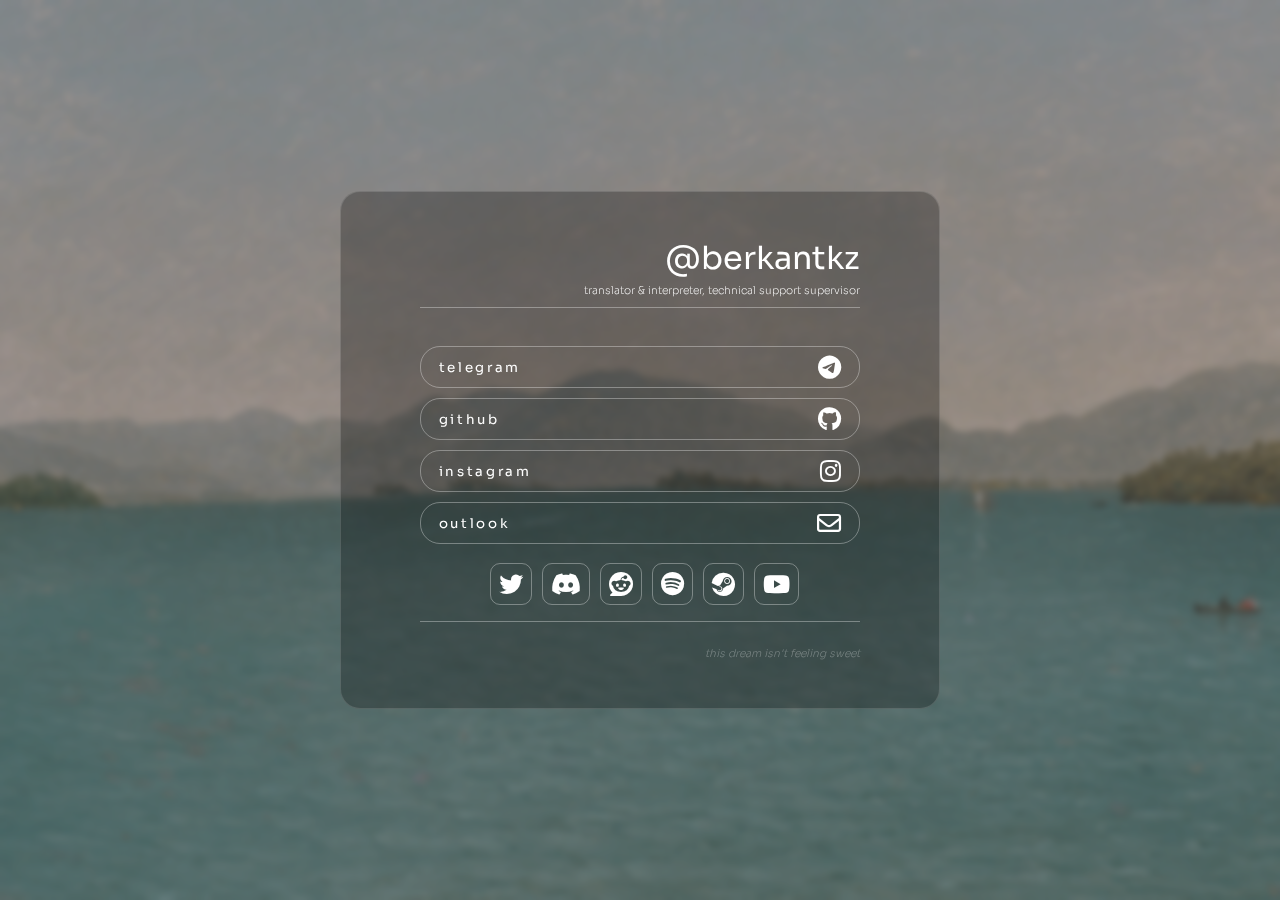
==== index.html @ 16b4d61f "add colors for each platform on hover" ====
<!DOCTYPE html>
<html lang="en">

<head>
    <meta charset="UTF-8">
    <meta http-equiv="X-UA-Compatible" content="IE=edge">
    <meta name="viewport" content="width=device-width, initial-scale=1.0">
    <title>berkantkz</title>

    <meta name="description" content="berkant" />

    <meta name="keywords" content="berkantkz, berkant, berkant korkmaz" />
    <meta name="author" content="berkantkz">

    <!--- og -->
    <meta property="og:title" content="berkantkz" />

    <meta property="og:description" name="description" content="berkant" />

    <meta property="og:type" content="portfolio" />
    <meta property="og:url" content="https://berkantkz.live" />
    <meta property="og:image" content="https://berkantkz.live/kz.png" />

    <!-- link -->
    <link rel="icon" href="/kz.png" type="image/gif" sizes="16x16 32x32" />
    <link rel="shortcut icon" href="/kz.png" type="image/x-icon" />

    <link rel="preconnect" href="https://fonts.googleapis.com">
    <link rel="preconnect" href="https://fonts.gstatic.com" crossorigin>
    <link href="https://fonts.googleapis.com/css2?family=Sora:wght@200;300;400;500;700&display=swap" rel="stylesheet">
    <link rel="stylesheet" href="https://cdnjs.cloudflare.com/ajax/libs/font-awesome/6.2.1/css/all.min.css">
    <link rel="stylesheet" href="berkantkz.css">

    <!-- Global site tag (gtag.js) - Google Analytics -->
    <script async src="https://www.googletagmanager.com/gtag/js?id=UA-117578942-3"></script>
    <script>
        window.dataLayer = window.dataLayer || [];

        function gtag() {
            dataLayer.push(arguments);
        }
        gtag('js', new Date());

        gtag('config', 'UA-117578942-3');
    </script>
    <script async src="https://pagead2.googlesyndication.com/pagead/js/adsbygoogle.js?client=ca-pub-2951689275458403"
        crossorigin="anonymous"></script>

</head>

<body>
    <main>
        <h1 id="title">@berkantkz</h1>
        <h6 id="description">translator & interpreter, technical support supervisor</h6>
        <span class="divider"></span>
        <ul class="main-links">
            <li class="social-wide telegram"><a href="https://t.me/berkantkz">telegram <i class="fa-brands fa-telegram"></i></a>
            </li>
            <li class="social-wide github"><a href="https://github.com/berkantkz">github <i
                        class="fa-brands fa-github"></i></a></li>
            <li class="social-wide instagram"><a href="https://instagram.com/berkantkz">instagram <i
                        class="fa-brands fa-instagram"></i></a></li>
            <li class="social-wide outlook"><a href="mailto:berkantkz@outlook.com">outlook <i
                        class="fa-regular fa-envelope"></i></a></li>
        </ul>
        <ul class="button-links">
            <li class="social-button twitter"><a href="https://twitter.com/berkantkz_"><i class="fa-brands fa-twitter"></i></a>
            </li>
            <li class="social-button discord"><a href="http://discordapp.com/users/402482939448918016"><i
                        class="fa-brands fa-discord"></i></a></li>
            <li class="social-button reddit"><a href="https://reddit.com/u/berkantkz"><i class="fa-brands fa-reddit"></i></a>
            </li>
            <li class="social-button spotify"><a href="https://open.spotify.com/user/11147238561?si=810374bed24d47a6"><i
                        class="fa-brands fa-spotify"></i></a></li>
            <li class="social-button steam"><a href="https://steamcommunity.com/id/lordehelpme"><i
                        class="fa-brands fa-steam"></i></a></li>
            <li class="social-button youtube"><a href="https://youtube.com/@berkantkz"><i class="fa-brands fa-youtube"></i></a>
            </li>
        </ul>
        <span class="divider"></span>
        <h6 class="outro">this dream isn't feeling sweet</h6>
    </main>
</body>

</html>
---- berkantkz.css ----
html, body {
    padding: 0;
    margin: 0;
    height: 100%;
    width: 100%;
    font-family: 'Sora', sans-serif;
}

* {
    user-select: none !important;
}

i {
    font-size: 18pt;
    font-weight: 200;
}

body {
    background-image: url(e1zRTOC.jpeg);
    background-position: center;
    background-repeat: no-repeat;
    background-size: cover;
    z-index: 1;
    align-items: center;
    display: flex;
    flex-direction: column;
    justify-content: center;
    backdrop-filter: blur(3px);
    overflow: hidden;
    position: relative;
    z-index: 2;
}

body::before {
    display: block;
    content: "";
    width: 100%;
    height: 100%;
    position: fixed;
    top: 0;
    left: 0;
    background-color: #49494970;
    z-index: 2;
}

.divider {
    position: relative;
    height: 1px;
    width: 80%;
    background-color: #fff5;
}

a {
    color: inherit;
    text-decoration: none;
    display: flex;
    justify-content: space-between;
    align-items: center;
}

main {
    padding: 2.5rem 1.5rem 1.5rem 1.5rem;
    display: flex;
    flex-direction: column;
    flex-grow: 0;
    flex-shrink: 0;
    justify-content: center;
    align-items: center;
    max-width: 100%;
    position: relative;
    /* background-image: linear-gradient(199deg, rgb(0, 70, 120) 0%, rgb(118, 0, 120) 100%); */
    background: #0004;
    background-position: 0% 0%;
    background-repeat: repeat;
    background-size: cover;
    width: 43%;
    z-index: 3;
    border: 1px solid #fff2;
    border-radius: 20px;
    color: #fff;
    text-align: right;
}

#title {
    margin: 10px 0 0 0;
    line-height: 1;
    width: 80%;
    font-weight: 400;
}

#description {
    width: 80%;
    margin: 10px;
    font-weight: 200;
}

.main-links {
    height: 100%;
    width: 80%;
    padding: .5rem;
    list-style-type: none;
    margin-bottom: 0;
}

.social-wide {
    border: 1.5px solid #fff5;
    border-radius: 20px;
    margin: 15px 0;
    margin-bottom: -5px;
    padding: .5rem;
    padding-right: 15px;
    text-align: left;
    text-indent: 10px;
    font-size: 10pt;
    letter-spacing: 2pt;
    cursor: pointer;
    align-items: center;
    transition: ease-in .15s;
}

.social-wide:hover {
    scale: 1.02;
    transition: ease-in .15s;
}

.button-links {
    list-style-type: none;
    display: flex;
    align-items: center;
    justify-content: center;
    padding: 0;
    margin-top: 5px;
    width: 80%;
    flex-wrap: wrap;
}

.social-button {
    margin-left: 10px;
    margin-top: 10px;
    border: 1px solid #fff5;
    border-radius: 10px;
    padding: 8px;
    cursor: pointer;
    transition: ease-in .15s;
}

.social-button:hover {
    scale: 1.05;
    transition: ease-in .15s;
}

.telegram:hover {
    background:#0088cc;
}

.github:hover {
    background:#171515;
}

.instagram:hover {
    background: radial-gradient(circle at 30% 107%, #fdf497c6 0%, #fdf497c6 5%, #fd5849c6 45%,#d6249ec6 60%,#2859ebc6 90%);
}

.outlook:hover {
    background:#00a2ed;
}

.twitter:hover {
    background:#00acee;
}

.discord:hover {
    background: #7289d9;
}

.reddit:hover {
    background:#ff4500;
}

.spotify:hover {
    background: #1DB954;
}

.steam:hover {
    background: #1b2838;
}

.youtube:hover {
    background:#FF0000;
}

.outro {
    font-style: italic;
    width: 80%;
    text-align: right;
    color: #fff5;
    font-weight: 200;
}

@media screen and (max-width: 700px) {
    main {
        width: 55%;
    }
}

@media screen and (max-width: 400px) {
    main {
        width: 80%;
    }
}
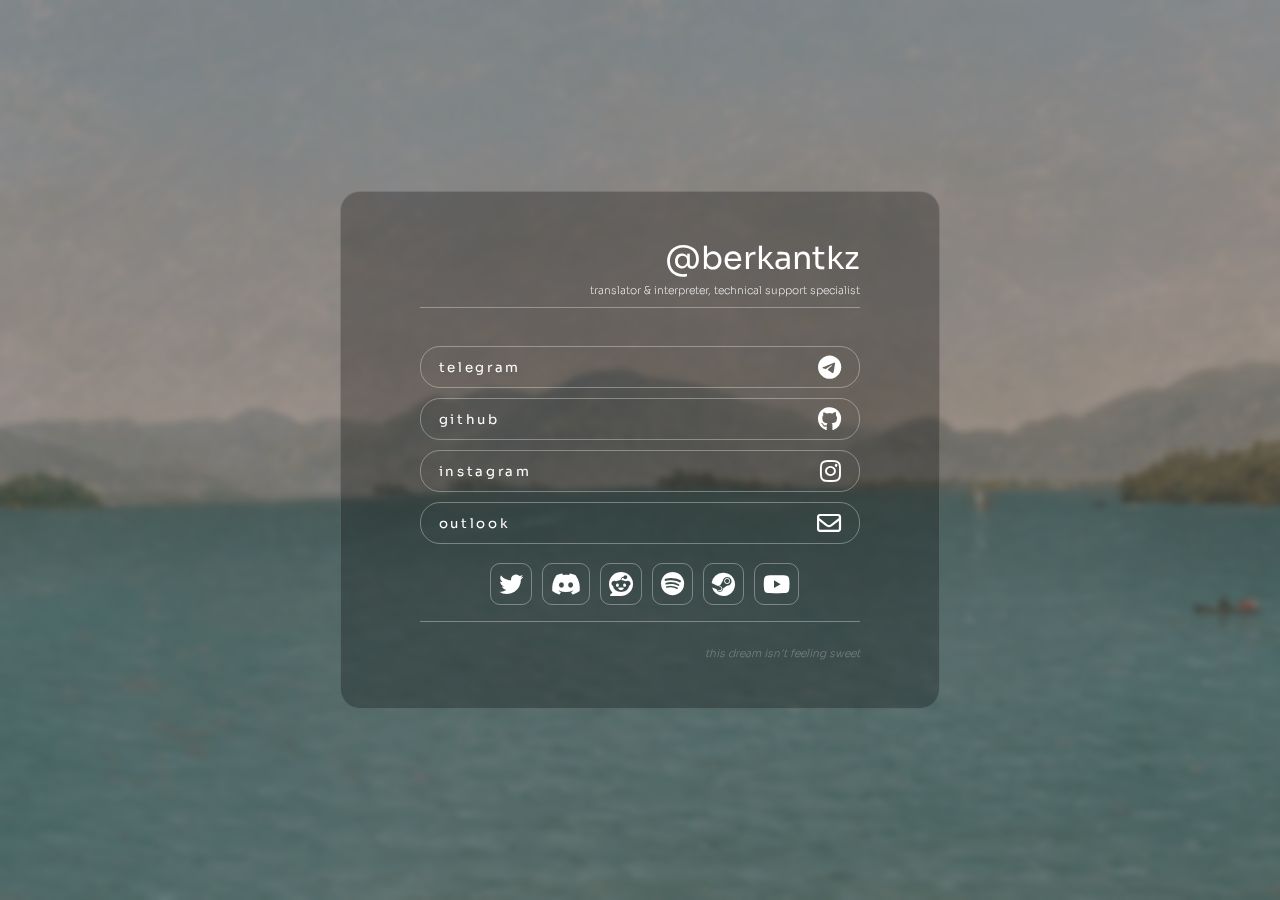
==== commit 274220f5: "update job title" ====
--- a/index.html
+++ b/index.html
@@ -51,7 +51,7 @@
 <body>
     <main>
         <h1 id="title">@berkantkz</h1>
-        <h6 id="description">translator & interpreter, technical support supervisor</h6>
+        <h6 id="description">translator & interpreter, technical support specialist</h6>
         <span class="divider"></span>
         <ul class="main-links">
             <li class="social-wide telegram"><a href="https://t.me/berkantkz">telegram <i class="fa-brands fa-telegram"></i></a>
@@ -82,4 +82,4 @@
     </main>
 </body>
 
-</html>+</html>
--- a/berkantkz.css
+++ b/berkantkz.css
@@ -200,6 +200,11 @@
 @media screen and (max-width: 700px) {
     main {
         width: 55%;
+        text-align: center;
+    }
+
+    .outro {
+        text-align: center;
     }
 }
 
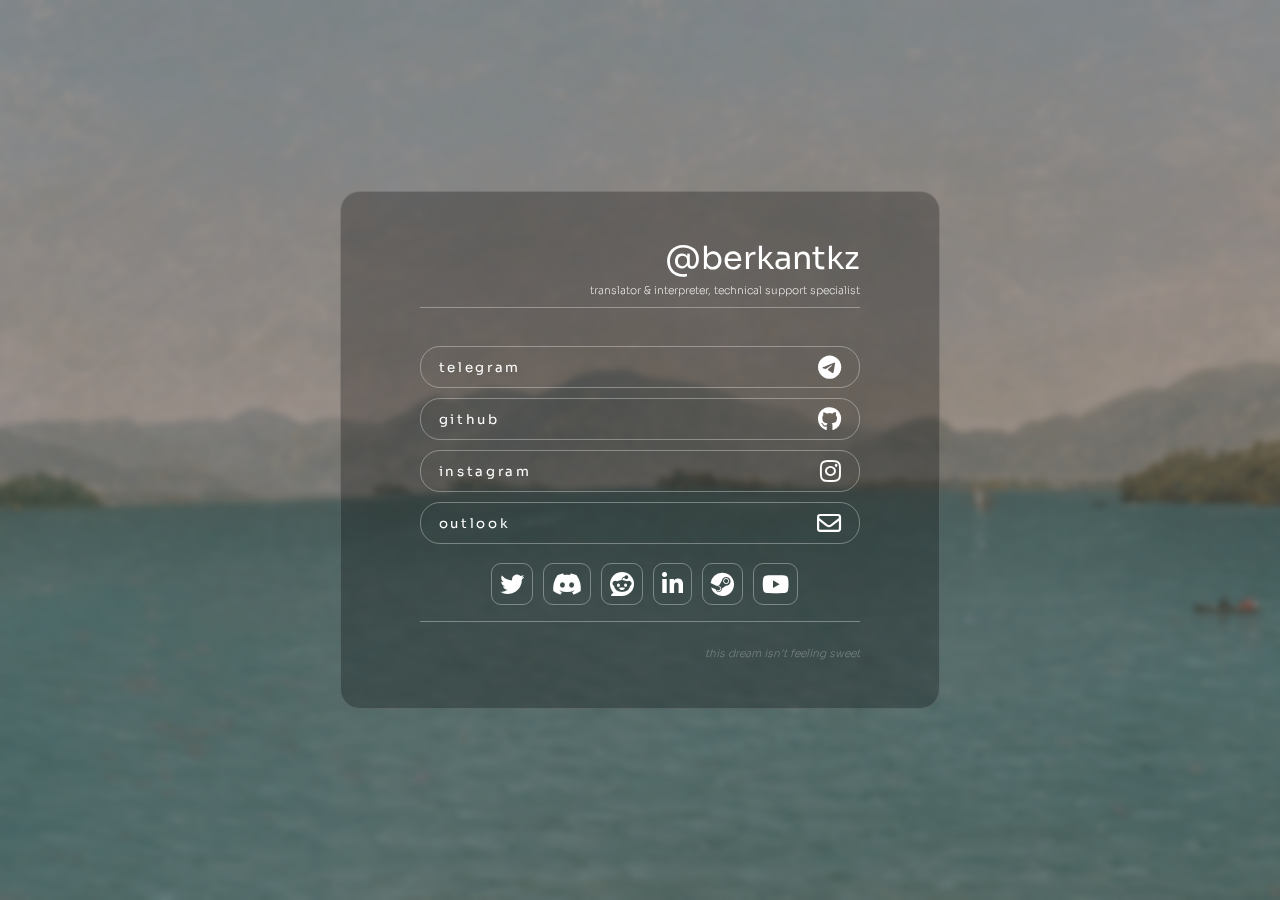
==== commit 9dcf3822: "replace spotify with linkedin" ====
--- a/index.html
+++ b/index.html
@@ -70,8 +70,8 @@
                         class="fa-brands fa-discord"></i></a></li>
             <li class="social-button reddit"><a href="https://reddit.com/u/berkantkz"><i class="fa-brands fa-reddit"></i></a>
             </li>
-            <li class="social-button spotify"><a href="https://open.spotify.com/user/11147238561?si=810374bed24d47a6"><i
-                        class="fa-brands fa-spotify"></i></a></li>
+            <li class="social-button linkedin"><a href="https://linkedin.com/in/berkantkz"><i
+                        class="fa-brands fa-linkedin-in"></i></a></li>
             <li class="social-button steam"><a href="https://steamcommunity.com/id/lordehelpme"><i
                         class="fa-brands fa-steam"></i></a></li>
             <li class="social-button youtube"><a href="https://youtube.com/@berkantkz"><i class="fa-brands fa-youtube"></i></a>
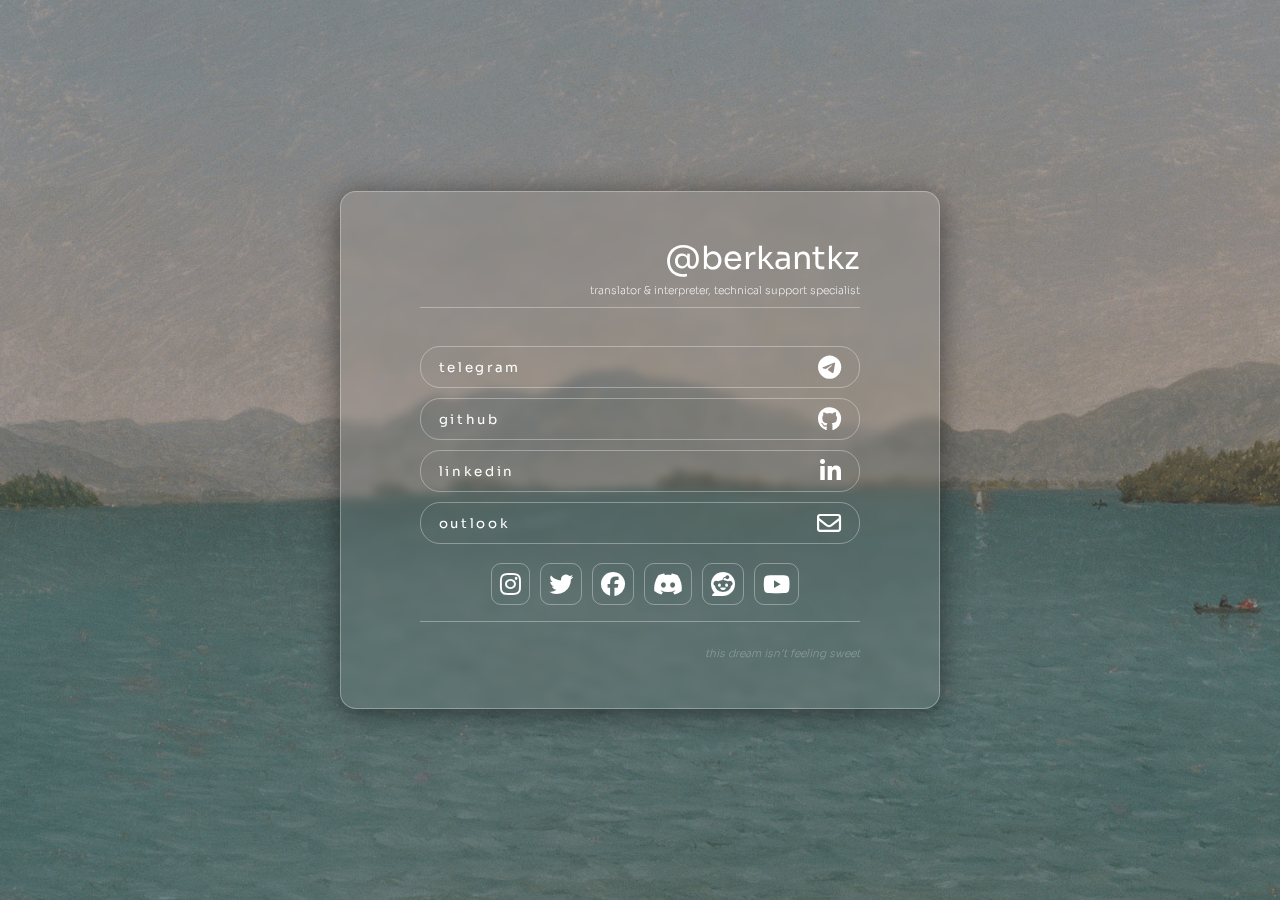
==== commit 37754e67: "housekeeping" ====
--- a/index.html
+++ b/index.html
@@ -18,21 +18,21 @@
     <meta property="og:description" name="description" content="berkant" />
 
     <meta property="og:type" content="portfolio" />
-    <meta property="og:url" content="https://berkantkz.live" />
-    <meta property="og:image" content="https://berkantkz.live/kz.png" />
+    <meta property="og:url" content="https://berkantkz.com" />
+    <meta property="og:image" content="https://berkantkz.com/img/kz.png" />
 
     <!-- link -->
-    <link rel="icon" href="/kz.png" type="image/gif" sizes="16x16 32x32" />
-    <link rel="shortcut icon" href="/kz.png" type="image/x-icon" />
+    <link rel="icon" href="/img/kz.png" type="image/gif" sizes="16x16 32x32" />
+    <link rel="shortcut icon" href="/img/kz.png" type="image/x-icon" />
 
     <link rel="preconnect" href="https://fonts.googleapis.com">
     <link rel="preconnect" href="https://fonts.gstatic.com" crossorigin>
     <link href="https://fonts.googleapis.com/css2?family=Sora:wght@200;300;400;500;700&display=swap" rel="stylesheet">
     <link rel="stylesheet" href="https://cdnjs.cloudflare.com/ajax/libs/font-awesome/6.2.1/css/all.min.css">
-    <link rel="stylesheet" href="berkantkz.css">
+    <link rel="stylesheet" href="/css/berkantkz.css">
 
     <!-- Global site tag (gtag.js) - Google Analytics -->
-    <script async src="https://www.googletagmanager.com/gtag/js?id=UA-117578942-3"></script>
+    <script async src="https://www.googletagmanager.com/gtag/js?id=UA-117578942-3" type="text/javascript"></script>
     <script>
         window.dataLayer = window.dataLayer || [];
 
@@ -44,7 +44,7 @@
         gtag('config', 'UA-117578942-3');
     </script>
     <script async src="https://pagead2.googlesyndication.com/pagead/js/adsbygoogle.js?client=ca-pub-2951689275458403"
-        crossorigin="anonymous"></script>
+        crossorigin="anonymous" type="text/javascript"></script>
 
 </head>
 
@@ -54,27 +54,31 @@
         <h6 id="description">translator & interpreter, technical support specialist</h6>
         <span class="divider"></span>
         <ul class="main-links">
-            <li class="social-wide telegram"><a href="https://t.me/berkantkz">telegram <i class="fa-brands fa-telegram"></i></a>
+            <li class="social-wide telegram"><a href="https://t.me/berkantkz" title="telegram">telegram <i
+                        class="fa-brands fa-telegram"></i></a>
             </li>
-            <li class="social-wide github"><a href="https://github.com/berkantkz">github <i
+            <li class="social-wide github"><a href="https://github.com/berkantkz" title="github">github <i
                         class="fa-brands fa-github"></i></a></li>
-            <li class="social-wide instagram"><a href="https://instagram.com/berkantkz">instagram <i
-                        class="fa-brands fa-instagram"></i></a></li>
-            <li class="social-wide outlook"><a href="mailto:berkantkz@outlook.com">outlook <i
+            <li class="social-wide linkedin"><a href="https://linkedin.com/in/berkantkz" title="linkedin">linkedin <i
+                        class="fa-brands fa-linkedin-in"></i></a></li>
+            <li class="social-wide outlook"><a href="mailto:berkantkz@outlook.com" title="mail">outlook <i
                         class="fa-regular fa-envelope"></i></a></li>
         </ul>
         <ul class="button-links">
-            <li class="social-button twitter"><a href="https://twitter.com/berkantkz_"><i class="fa-brands fa-twitter"></i></a>
+            <li class="social-button instagram"><a href="https://instagram.com/berkantkz" title="instagram"><i
+                        class="fa-brands fa-instagram"></i></a></li>
+            <li class="social-button twitter"><a href="https://twitter.com/berkantkz_" title="twitter"><i
+                        class="fa-brands fa-twitter"></i></a>
             </li>
-            <li class="social-button discord"><a href="http://discordapp.com/users/402482939448918016"><i
-                        class="fa-brands fa-discord"></i></a></li>
-            <li class="social-button reddit"><a href="https://reddit.com/u/berkantkz"><i class="fa-brands fa-reddit"></i></a>
+            <li class="social-button facebook"><a href="https://facebook.com/berkantkz" title="facebook"><i
+                        class="fa-brands fa-facebook"></i></a></li>
+            <li class="social-button discord"><a href="http://discordapp.com/users/402482939448918016"
+                    title="discord"><i class="fa-brands fa-discord"></i></a></li>
+            <li class="social-button reddit"><a href="https://reddit.com/u/berkantkz" title="reddit"><i
+                        class="fa-brands fa-reddit"></i></a>
             </li>
-            <li class="social-button linkedin"><a href="https://linkedin.com/in/berkantkz"><i
-                        class="fa-brands fa-linkedin-in"></i></a></li>
-            <li class="social-button steam"><a href="https://steamcommunity.com/id/lordehelpme"><i
-                        class="fa-brands fa-steam"></i></a></li>
-            <li class="social-button youtube"><a href="https://youtube.com/@berkantkz"><i class="fa-brands fa-youtube"></i></a>
+            <li class="social-button youtube"><a href="https://youtube.com/@berkantkz" title="youtube"><i
+                        class="fa-brands fa-youtube"></i></a>
             </li>
         </ul>
         <span class="divider"></span>
@@ -82,4 +86,4 @@
     </main>
 </body>
 
-</html>
+</html>--- a/css/berkantkz.css
+++ b/css/berkantkz.css
@@ -0,0 +1,223 @@
+html, body {
+    padding: 0;
+    margin: 0;
+    height: 100%;
+    width: 100%;
+    font-family: 'Sora', sans-serif;
+}
+
+* {
+    -webkit-user-select: none !important;
+    user-select: none !important;
+    -webkit-user-drag: none !important;
+}
+
+i {
+    font-size: 18pt;
+    font-weight: 200;
+}
+
+body {
+    background-image: url(/img/e1zRTOC.jpeg);
+    background-position: center;
+    background-repeat: no-repeat;
+    background-size: cover;
+    z-index: 1;
+    align-items: center;
+    display: flex;
+    flex-direction: column;
+    justify-content: center;
+    overflow: hidden;
+    position: relative;
+    z-index: 2;
+}
+
+body::before {
+    display: block;
+    content: "";
+    width: 100%;
+    height: 100%;
+    position: fixed;
+    top: 0;
+    left: 0;
+    background-color: #49494970;
+    z-index: 2;
+}
+
+.divider {
+    position: relative;
+    height: 1px;
+    width: 80%;
+    background-color: #fff5;
+}
+
+a {
+    color: inherit;
+    text-decoration: none;
+    display: flex;
+    justify-content: space-between;
+    align-items: center;
+}
+
+main {
+    padding: 2.5rem 1.5rem 1.5rem 1.5rem;
+    display: flex;
+    flex-direction: column;
+    flex-grow: 0;
+    flex-shrink: 0;
+    justify-content: center;
+    align-items: center;
+    max-width: 100%;
+    position: relative;
+    /* background-image: linear-gradient(199deg, rgb(0, 70, 120) 0%, rgb(118, 0, 120) 100%); */
+    /* background: rgba(139, 139, 139, 0.067);
+    backdrop-filter: blur(3px);
+    -webkit-backdrop-filter: blur( 3px );
+    background-position: 0% 0%;
+    background-repeat: repeat;
+    background-size: cover;
+    border: 1px solid #fff2;
+    border-radius: 20px;
+    box-shadow: 0 0 50px 0px rgb(48, 48, 48); */
+    width: 43%;
+    z-index: 3;
+    color: #fff;
+    text-align: right;
+    background: rgba(255, 255, 255, 0.05);
+    border-radius: 16px;
+    box-shadow: 0 4px 30px rgba(0, 0, 0, 0.5);
+    -webkit-backdrop-filter: blur(5px);
+    backdrop-filter: blur(5px);
+    border: 1px solid rgba(255, 255, 255, 0.3);
+}
+
+#title {
+    margin: 10px 0 0 0;
+    line-height: 1;
+    width: 80%;
+    font-weight: 400;
+}
+
+#description {
+    width: 80%;
+    margin: 10px;
+    font-weight: 200;
+}
+
+.main-links {
+    height: 100%;
+    width: 80%;
+    padding: .5rem;
+    list-style-type: none;
+    margin-bottom: 0;
+}
+
+.social-wide {
+    border: 1.5px solid #fff5;
+    border-radius: 20px;
+    margin: 15px 0;
+    margin-bottom: -5px;
+    padding: .5rem;
+    padding-right: 15px;
+    text-align: left;
+    text-indent: 10px;
+    font-size: 10pt;
+    letter-spacing: 2pt;
+    cursor: pointer;
+    align-items: center;
+    transition: ease-in .1s;
+}
+
+.social-wide:hover {
+    transition: ease-in .1s;
+}
+
+.button-links {
+    list-style-type: none;
+    display: flex;
+    align-items: center;
+    justify-content: center;
+    padding: 0;
+    margin-top: 5px;
+    width: 80%;
+    flex-wrap: wrap;
+}
+
+.social-button {
+    margin-left: 10px;
+    margin-top: 10px;
+    border: 1px solid #fff5;
+    border-radius: 10px;
+    padding: 8px;
+    cursor: pointer;
+    transition: ease-in .1s;
+}
+
+.social-button:hover {
+    transition: ease-in .1s;
+}
+
+.telegram:hover {
+    background:#0088cc;
+}
+
+.github:hover {
+    background:#171515;
+}
+
+.instagram:hover {
+    background: radial-gradient(circle at 30% 107%, #fdf497c6 0%, #fdf497c6 5%, #fd5849c6 45%,#d6249ec6 60%,#2859ebc6 90%);
+}
+
+.facebook:hover {
+    background:#0866ff;
+}
+
+.outlook:hover {
+    background:#00a2ed;
+}
+
+.twitter:hover {
+    background:#00acee;
+}
+
+.discord:hover {
+    background: #7289d9;
+}
+
+.reddit:hover {
+    background:#ff4500;
+}
+
+.linkedin:hover {
+    background: #0075b4;
+}
+
+.youtube:hover {
+    background:#FF0000;
+}
+
+.outro {
+    font-style: italic;
+    width: 80%;
+    text-align: right;
+    color: #fff5;
+    font-weight: 200;
+}
+
+@media screen and (max-width: 700px) {
+    main {
+        width: 55%;
+        text-align: center;
+    }
+
+    .outro {
+        text-align: center;
+    }
+}
+
+@media screen and (max-width: 400px) {
+    main {
+        width: 80%;
+    }
+}
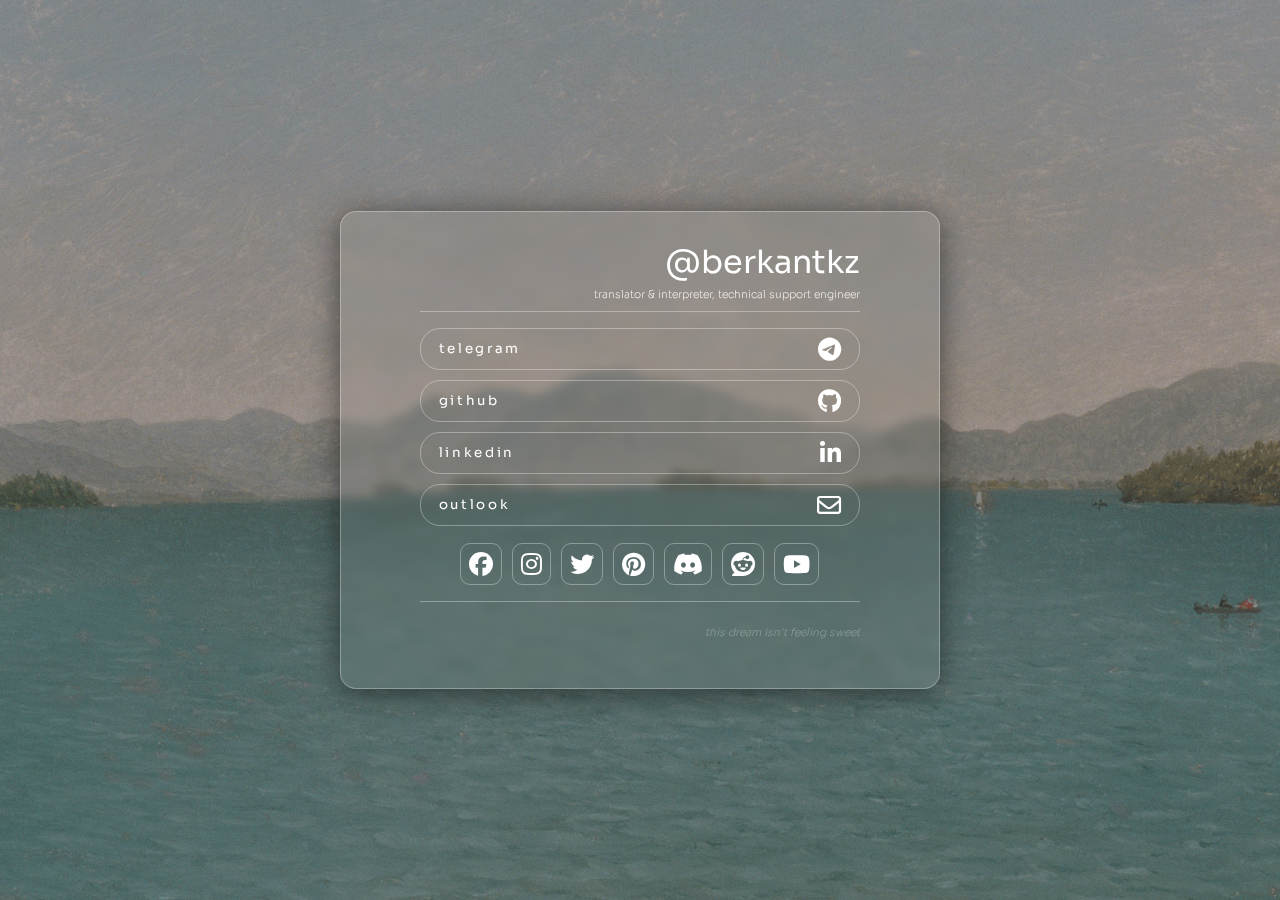
==== commit e84ccb2c: "yenilikler" ====
--- a/index.html
+++ b/index.html
@@ -2,88 +2,94 @@
 <html lang="en">
 
 <head>
-    <meta charset="UTF-8">
-    <meta http-equiv="X-UA-Compatible" content="IE=edge">
-    <meta name="viewport" content="width=device-width, initial-scale=1.0">
-    <title>berkantkz</title>
+        <meta charset="UTF-8">
+        <meta http-equiv="X-UA-Compatible" content="IE=edge">
+        <meta name="viewport" content="width=device-width, initial-scale=1.0">
+        <title>berkantkz</title>
 
-    <meta name="description" content="berkant" />
+        <meta name="description" content="berkant" />
 
-    <meta name="keywords" content="berkantkz, berkant, berkant korkmaz" />
-    <meta name="author" content="berkantkz">
+        <meta name="keywords" content="berkantkz, berkant, berkant korkmaz" />
+        <meta name="author" content="berkantkz">
 
-    <!--- og -->
-    <meta property="og:title" content="berkantkz" />
+        <!--- og -->
+        <meta property="og:title" content="berkantkz" />
 
-    <meta property="og:description" name="description" content="berkant" />
+        <meta property="og:description" name="description" content="berkant" />
 
-    <meta property="og:type" content="portfolio" />
-    <meta property="og:url" content="https://berkantkz.com" />
-    <meta property="og:image" content="https://berkantkz.com/img/kz.png" />
+        <meta property="og:type" content="portfolio" />
+        <meta property="og:url" content="https://berkantkz.com" />
+        <meta property="og:image" content="https://berkantkz.com/img/kz.png" />
 
-    <!-- link -->
-    <link rel="icon" href="/img/kz.png" type="image/gif" sizes="16x16 32x32" />
-    <link rel="shortcut icon" href="/img/kz.png" type="image/x-icon" />
+        <!-- link -->
+        <link rel="icon" href="/img/kz.png" type="image/gif" sizes="16x16 32x32" />
+        <link rel="shortcut icon" href="/img/kz.png" type="image/x-icon" />
 
-    <link rel="preconnect" href="https://fonts.googleapis.com">
-    <link rel="preconnect" href="https://fonts.gstatic.com" crossorigin>
-    <link href="https://fonts.googleapis.com/css2?family=Sora:wght@200;300;400;500;700&display=swap" rel="stylesheet">
-    <link rel="stylesheet" href="https://cdnjs.cloudflare.com/ajax/libs/font-awesome/6.2.1/css/all.min.css">
-    <link rel="stylesheet" href="/css/berkantkz.css">
+        <link rel="preconnect" href="https://fonts.googleapis.com">
+        <link rel="preconnect" href="https://fonts.gstatic.com" crossorigin>
+        <link href="https://fonts.googleapis.com/css2?family=Sora:wght@200;300;400;500;700&display=swap"
+                rel="stylesheet">
+        <link rel="stylesheet" href="https://cdnjs.cloudflare.com/ajax/libs/font-awesome/6.2.1/css/all.min.css">
+        <link rel="stylesheet" href="/css/berkantkz.css">
 
-    <!-- Global site tag (gtag.js) - Google Analytics -->
-    <script async src="https://www.googletagmanager.com/gtag/js?id=UA-117578942-3" type="text/javascript"></script>
-    <script>
-        window.dataLayer = window.dataLayer || [];
+        <!-- Global site tag (gtag.js) - Google Analytics -->
+        <script async src="https://www.googletagmanager.com/gtag/js?id=UA-117578942-3" type="text/javascript"></script>
+        <script>
+                window.dataLayer = window.dataLayer || [];
 
-        function gtag() {
-            dataLayer.push(arguments);
-        }
-        gtag('js', new Date());
+                function gtag() {
+                        dataLayer.push(arguments);
+                }
+                gtag('js', new Date());
 
-        gtag('config', 'UA-117578942-3');
-    </script>
-    <script async src="https://pagead2.googlesyndication.com/pagead/js/adsbygoogle.js?client=ca-pub-2951689275458403"
-        crossorigin="anonymous" type="text/javascript"></script>
+                gtag('config', 'UA-117578942-3');
+        </script>
+        <script async
+                src="https://pagead2.googlesyndication.com/pagead/js/adsbygoogle.js?client=ca-pub-2951689275458403"
+                crossorigin="anonymous" type="text/javascript"></script>
 
 </head>
 
 <body>
-    <main>
-        <h1 id="title">@berkantkz</h1>
-        <h6 id="description">translator & interpreter, technical support specialist</h6>
-        <span class="divider"></span>
-        <ul class="main-links">
-            <li class="social-wide telegram"><a href="https://t.me/berkantkz" title="telegram">telegram <i
-                        class="fa-brands fa-telegram"></i></a>
-            </li>
-            <li class="social-wide github"><a href="https://github.com/berkantkz" title="github">github <i
-                        class="fa-brands fa-github"></i></a></li>
-            <li class="social-wide linkedin"><a href="https://linkedin.com/in/berkantkz" title="linkedin">linkedin <i
-                        class="fa-brands fa-linkedin-in"></i></a></li>
-            <li class="social-wide outlook"><a href="mailto:berkantkz@outlook.com" title="mail">outlook <i
-                        class="fa-regular fa-envelope"></i></a></li>
-        </ul>
-        <ul class="button-links">
-            <li class="social-button instagram"><a href="https://instagram.com/berkantkz" title="instagram"><i
-                        class="fa-brands fa-instagram"></i></a></li>
-            <li class="social-button twitter"><a href="https://twitter.com/berkantkz_" title="twitter"><i
-                        class="fa-brands fa-twitter"></i></a>
-            </li>
-            <li class="social-button facebook"><a href="https://facebook.com/berkantkz" title="facebook"><i
-                        class="fa-brands fa-facebook"></i></a></li>
-            <li class="social-button discord"><a href="http://discordapp.com/users/402482939448918016"
-                    title="discord"><i class="fa-brands fa-discord"></i></a></li>
-            <li class="social-button reddit"><a href="https://reddit.com/u/berkantkz" title="reddit"><i
-                        class="fa-brands fa-reddit"></i></a>
-            </li>
-            <li class="social-button youtube"><a href="https://youtube.com/@berkantkz" title="youtube"><i
-                        class="fa-brands fa-youtube"></i></a>
-            </li>
-        </ul>
-        <span class="divider"></span>
-        <h6 class="outro">this dream isn't feeling sweet</h6>
-    </main>
+        <main>
+                <h1 id="title">@berkantkz</h1>
+                <h6 id="description">translator & interpreter, technical support engineer</h6>
+                <span class="divider"></span>
+                <ul class="main-links">
+                        <li class="social-wide telegram"><a href="https://t.me/berkantkz" target="_blank"
+                                        title="telegram">telegram
+                                        <i class="fa-brands fa-telegram"></i></a>
+                        </li>
+                        <li class="social-wide github"><a href="https://github.com/berkantkz" target="_blank"
+                                        title="github">github
+                                        <i class="fa-brands fa-github"></i></a></li>
+                        <li class="social-wide linkedin"><a href="https://linkedin.com/in/berkantkz" target="_blank"
+                                        title="linkedin">linkedin <i class="fa-brands fa-linkedin-in"></i></a></li>
+                        <li class="social-wide outlook"><a href="mailto:berkantkz@outlook.com" title="mail">outlook
+                                        <i class="fa-regular fa-envelope"></i></a></li>
+                </ul>
+                <ul class="button-links">
+                        <li class="social-button facebook"><a href="https://facebook.com/berkantkz" target="_blank"
+                                        title="facebook"><i class="fa-brands fa-facebook"></i></a></li>
+                        <li class="social-button instagram"><a href="https://instagram.com/berkantkz" target="_blank"
+                                        title="instagram"><i class="fa-brands fa-instagram"></i></a></li>
+                        <li class="social-button twitter"><a href="https://twitter.com/berkantkz_" target="_blank"
+                                        title="twitter"><i class="fa-brands fa-twitter"></i></a>
+                        </li>
+                        <li class="social-button pinterest"><a href="https://pinterest.com/berkantkz/" target="_blank"
+                                        title="pinterest"><i class="fa-brands fa-pinterest"></i></a></li>
+                        <li class="social-button discord"><a href="http://discordapp.com/users/402482939448918016"
+                                        target="_blank" title="discord"><i class="fa-brands fa-discord"></i></a></li>
+                        <li class="social-button reddit"><a href="https://reddit.com/u/berkantkz" target="_blank"
+                                        title="reddit"><i class="fa-brands fa-reddit"></i></a>
+                        </li>
+                        <li class="social-button youtube"><a href="https://youtube.com/@berkantkz" target="_blank"
+                                        title="youtube"><i class="fa-brands fa-youtube"></i></a>
+                        </li>
+                </ul>
+                <span class="divider"></span>
+                <h6 class="outro">this dream isn't feeling sweet</h6>
+        </main>
 </body>
 
 </html>--- a/css/berkantkz.css
+++ b/css/berkantkz.css
@@ -22,7 +22,6 @@
     background-position: center;
     background-repeat: no-repeat;
     background-size: cover;
-    z-index: 1;
     align-items: center;
     display: flex;
     flex-direction: column;
@@ -60,7 +59,7 @@
 }
 
 main {
-    padding: 2.5rem 1.5rem 1.5rem 1.5rem;
+    padding: 1.5rem;
     display: flex;
     flex-direction: column;
     flex-grow: 0;
@@ -105,9 +104,12 @@
 }
 
 .main-links {
+    display: flex;
+    flex-direction: column;
+    gap: 10px;
     height: 100%;
     width: 80%;
-    padding: .5rem;
+    padding-inline: 0;
     list-style-type: none;
     margin-bottom: 0;
 }
@@ -115,8 +117,6 @@
 .social-wide {
     border: 1.5px solid #fff5;
     border-radius: 20px;
-    margin: 15px 0;
-    margin-bottom: -5px;
     padding: .5rem;
     padding-right: 15px;
     text-align: left;
@@ -124,28 +124,25 @@
     font-size: 10pt;
     letter-spacing: 2pt;
     cursor: pointer;
-    align-items: center;
     transition: ease-in .1s;
 }
 
 .social-wide:hover {
-    transition: ease-in .1s;
+    transition: ease-in .15s;
 }
 
 .button-links {
     list-style-type: none;
     display: flex;
+    gap: 10px;
     align-items: center;
     justify-content: center;
     padding: 0;
-    margin-top: 5px;
     width: 80%;
     flex-wrap: wrap;
 }
 
 .social-button {
-    margin-left: 10px;
-    margin-top: 10px;
     border: 1px solid #fff5;
     border-radius: 10px;
     padding: 8px;
@@ -154,7 +151,7 @@
 }
 
 .social-button:hover {
-    transition: ease-in .1s;
+    transition: ease-in .15s;
 }
 
 .telegram:hover {
@@ -166,11 +163,15 @@
 }
 
 .instagram:hover {
-    background: radial-gradient(circle at 30% 107%, #fdf497c6 0%, #fdf497c6 5%, #fd5849c6 45%,#d6249ec6 60%,#2859ebc6 90%);
+    background: #d6249ec6;
 }
 
 .facebook:hover {
     background:#0866ff;
+}
+
+.pinterest:hover {
+    background: #e60023;
 }
 
 .outlook:hover {
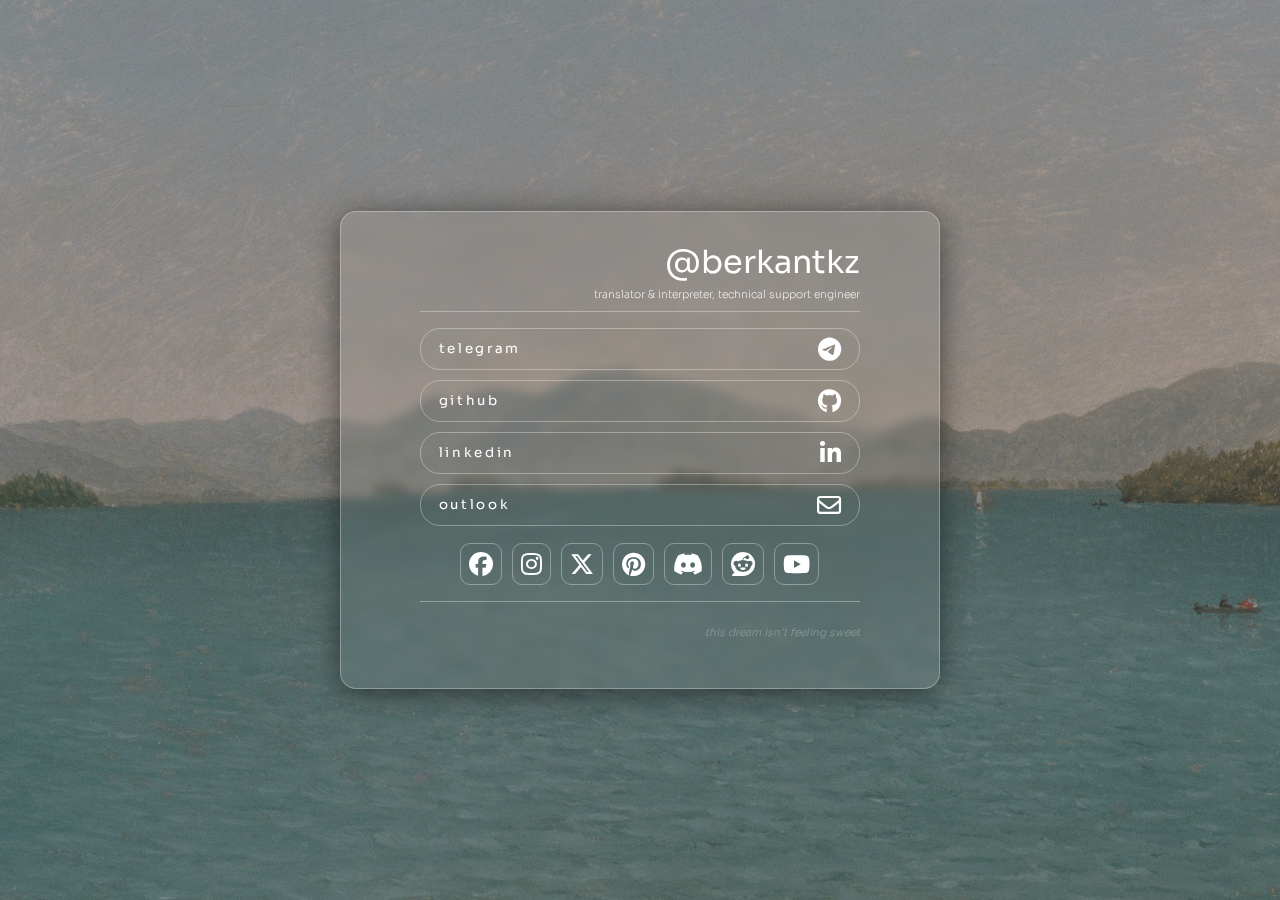
==== commit 9eb0ee63: "update fa libs and rebrand twitter to x" ====
--- a/index.html
+++ b/index.html
@@ -29,7 +29,7 @@
         <link rel="preconnect" href="https://fonts.gstatic.com" crossorigin>
         <link href="https://fonts.googleapis.com/css2?family=Sora:wght@200;300;400;500;700&display=swap"
                 rel="stylesheet">
-        <link rel="stylesheet" href="https://cdnjs.cloudflare.com/ajax/libs/font-awesome/6.2.1/css/all.min.css">
+        <link rel="stylesheet" href="https://cdnjs.cloudflare.com/ajax/libs/font-awesome/6.5.2/css/all.min.css">
         <link rel="stylesheet" href="/css/berkantkz.css">
 
         <!-- Global site tag (gtag.js) - Google Analytics -->
@@ -73,8 +73,8 @@
                                         title="facebook"><i class="fa-brands fa-facebook"></i></a></li>
                         <li class="social-button instagram"><a href="https://instagram.com/berkantkz" target="_blank"
                                         title="instagram"><i class="fa-brands fa-instagram"></i></a></li>
-                        <li class="social-button twitter"><a href="https://twitter.com/berkantkz_" target="_blank"
-                                        title="twitter"><i class="fa-brands fa-twitter"></i></a>
+                        <li class="social-button x"><a href="https://x.com/berkantkz_" target="_blank"
+                                        title="x"><i class="fa-brands fa-x-twitter"></i></a>
                         </li>
                         <li class="social-button pinterest"><a href="https://pinterest.com/berkantkz/" target="_blank"
                                         title="pinterest"><i class="fa-brands fa-pinterest"></i></a></li>
--- a/css/berkantkz.css
+++ b/css/berkantkz.css
@@ -178,8 +178,8 @@
     background:#00a2ed;
 }
 
-.twitter:hover {
-    background:#00acee;
+.x:hover {
+    background:#000;
 }
 
 .discord:hover {
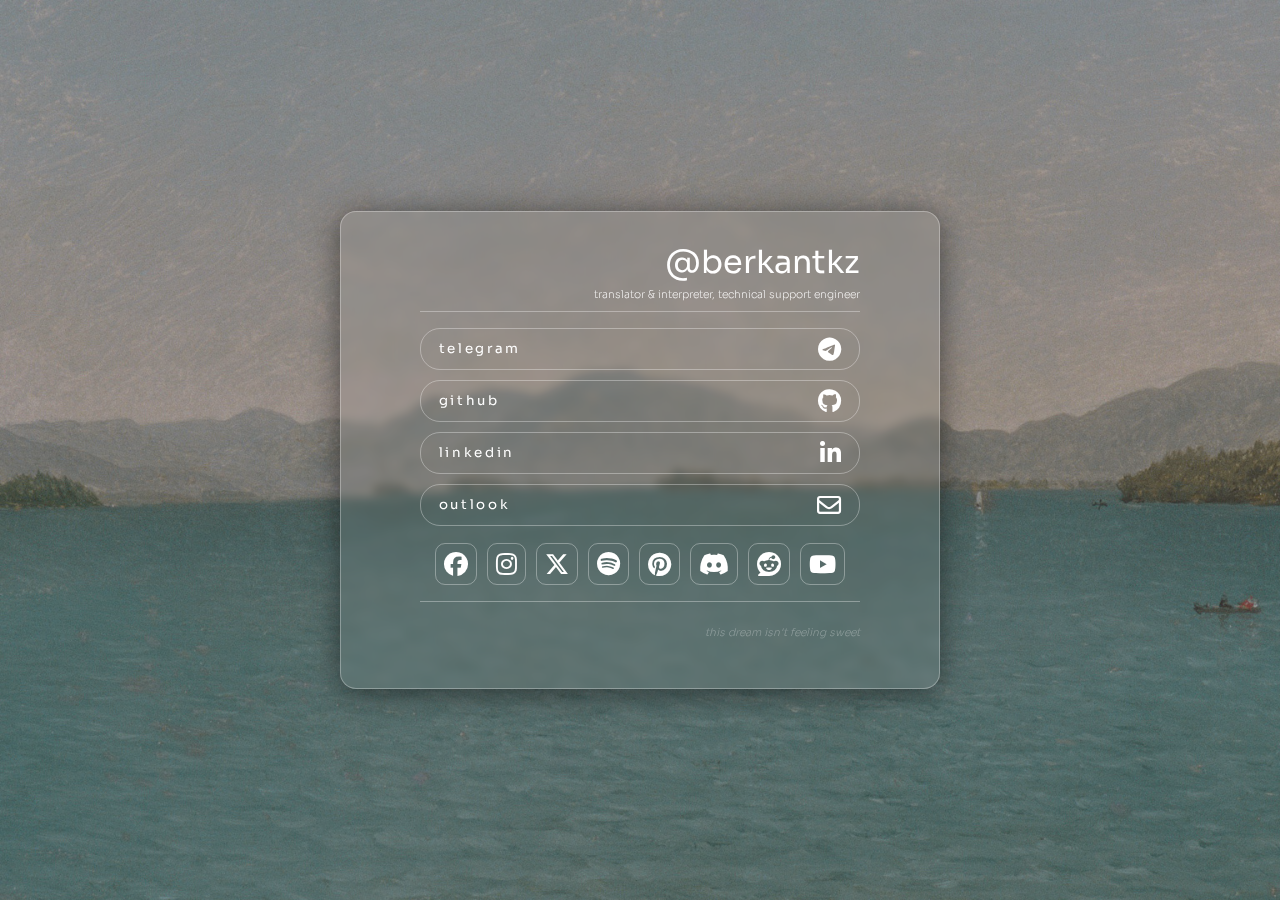
==== commit 0fc6c3fa: "spotify eklendi" ====
--- a/index.html
+++ b/index.html
@@ -76,6 +76,8 @@
                         <li class="social-button x"><a href="https://x.com/berkantkz_" target="_blank"
                                         title="x"><i class="fa-brands fa-x-twitter"></i></a>
                         </li>
+                        <li class="social-button spotify"><a href="https://open.spotify.com/user/11147238561" target="_blank"
+                                        title="spotify"><i class="fa-brands fa-spotify"></i></a></li>
                         <li class="social-button pinterest"><a href="https://pinterest.com/berkantkz/" target="_blank"
                                         title="pinterest"><i class="fa-brands fa-pinterest"></i></a></li>
                         <li class="social-button discord"><a href="http://discordapp.com/users/402482939448918016"
--- a/css/berkantkz.css
+++ b/css/berkantkz.css
@@ -170,6 +170,10 @@
     background:#0866ff;
 }
 
+.spotify:hover {
+    background: #1ed760;
+}
+
 .pinterest:hover {
     background: #e60023;
 }
